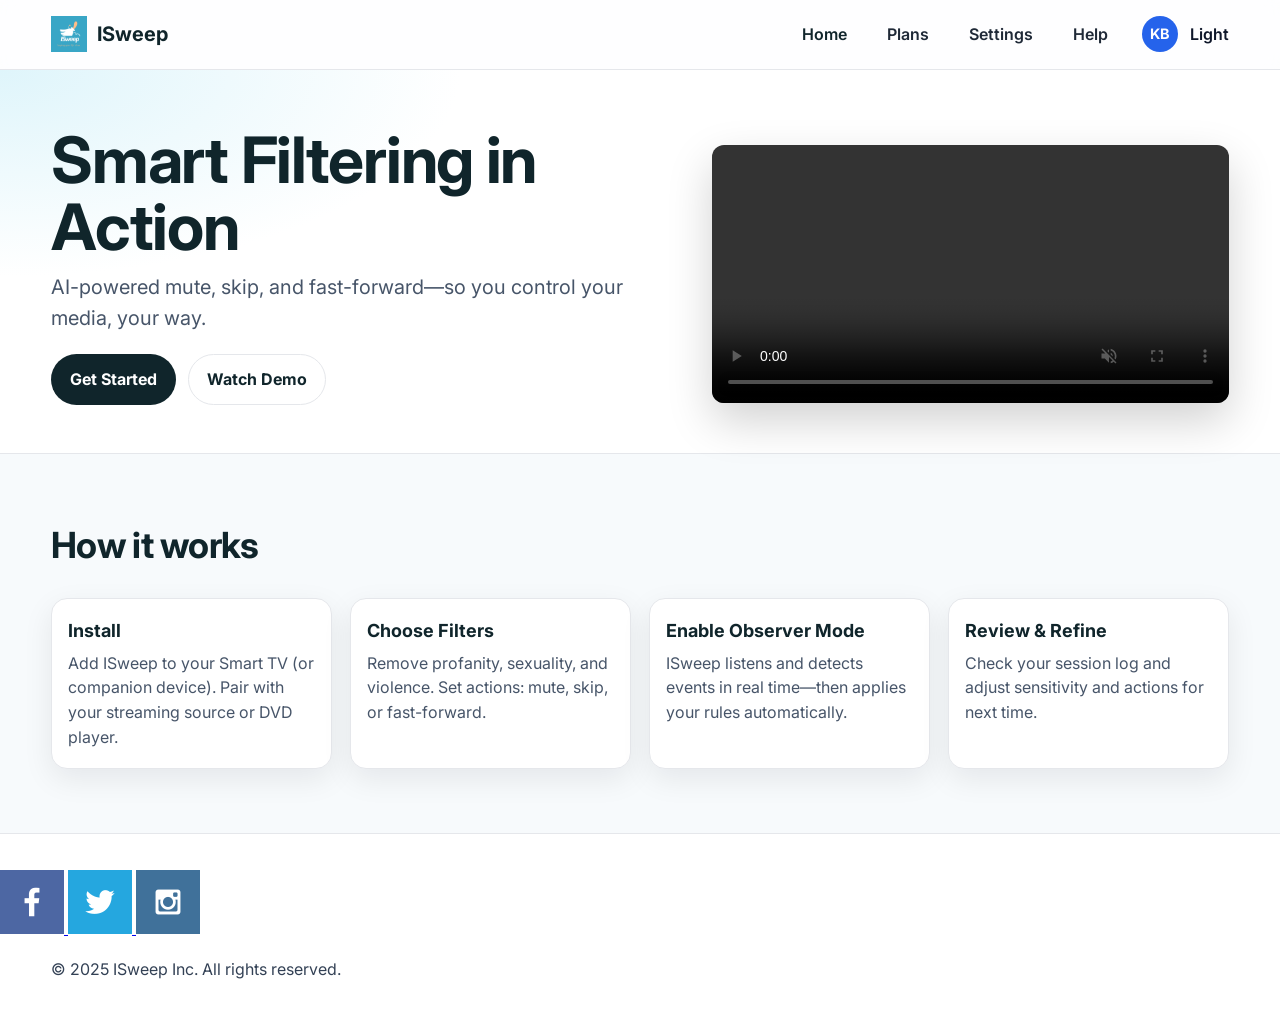
==== docs/index.html @ e2f17f0b "keep computer change" ====
<!DOCTYPE html>
<html lang="en">
<head>
  <!-- Site-wide JS (including theme) -->
  <script src="main.js" defer></script>

  <meta charset="UTF-8" />
  <meta name="viewport" content="width=device-width, initial-scale=1.0" />
  <title>ISweep Wireframe</title>

  <link rel="stylesheet" href="styles/site-plan.css" />
  <link rel="preconnect" href="https://fonts.googleapis.com">
  <link rel="preconnect" href="https://fonts.gstatic.com" crossorigin>
  <link href="https://fonts.googleapis.com/css2?family=Inter:wght@400;600;700;800&display=swap" rel="stylesheet">
</head>

<body>
  <!-- Header / Nav -->
  <header class="site-header">
    <div class="container header-inner">
      <a class="logo-box" href="index.html">
        <img src="images/ISweep.png" alt="ISweep logo" />
        <strong class="brand">ISweep</strong>
      </a>

    <nav class="main-nav">
      <a href="index.html" class="active">Home</a>
      <a href="Plans.html">Plans</a>
      <a href="Settings.html">Settings</a>
       <a href="Help.html">Help</a>
    </nav>

    <!-- Profile dropdown now holds auth actions and display options since the Account nav link is removed. -->
    <div class="profile-menu" style="position: relative;"> <!-- This wrapper anchors the dropdown panel to the avatar spot without altering the header grid. -->
      <details class="user-menu" style="position: relative;"> <!-- This details element provides native open/close behavior so no extra JS is needed for toggling. -->
        <summary class="user-trigger" style="display: flex; align-items: center; gap: 0.75rem; cursor: pointer; list-style: none;"> <!-- This summary shows the avatar chip and current display mode for a SaaS-like affordance. -->
          <span class="avatar-chip" data-avatar-chip style="width: 36px; height: 36px; border-radius: 999px; background: #2563eb; color: #fff; display: inline-flex; align-items: center; justify-content: center; font-weight: 700; font-size: 0.9rem;">KB</span> <!-- This avatar chip provides a professional profile handle while keeping the existing palette. -->
          <span id="themeModeLabel" style="font-weight: 600;">Light</span> <!-- This label mirrors the active display mode so users see the current state. -->
        </summary>
        <div class="user-menu-panel" style="position: absolute; right: 0; top: calc(100% + 10px); background: #ffffff; border: 1px solid #e5e7eb; border-radius: 12px; box-shadow: 0 12px 30px rgba(0,0,0,0.14); padding: 12px; min-width: 230px; z-index: 30;"> <!-- This panel holds auth links and theme options in one place. -->
          <div data-auth-signed-out style="display: grid; gap: 6px;"> <!-- This block shows when signed out so users can authenticate. -->
            <button type="button" data-open-auth="signin" style="display: block; width: 100%; text-align: left; padding: 8px 10px; border-radius: 8px; border: 1px solid #e5e7eb; background: #ffffff;">Sign In</button> <!-- This button opens the modal in sign-in mode for existing users. -->
            <button type="button" data-open-auth="create" style="display: block; width: 100%; text-align: left; padding: 8px 10px; border-radius: 8px; border: 1px solid #e5e7eb; background: #ffffff;">Create Account</button> <!-- This button opens the modal in create-account mode for new users. -->
          </div>
          <div data-auth-signed-in style="display: none; margin-top: 6px; gap: 8px;"> <!-- This block shows when signed in to expose account actions. -->
            <button type="button" data-open-auth="account" style="display: block; width: 100%; text-align: left; padding: 8px 10px; border-radius: 8px; border: 1px solid #e5e7eb; background: #ffffff;">Account</button> <!-- This button opens the modal to view account details instead of a separate page. -->
            <a href="Settings.html" style="display: block; padding: 8px 10px; border-radius: 8px; text-decoration: none; color: inherit;">Preferences</a> <!-- This link routes to Settings to manage preferences. -->
            <div style="padding: 8px 10px; border-radius: 8px; background: #f8fafc; margin: 6px 0;"> <!-- This block groups display options similar to SaaS dropdowns. -->
              <p style="margin: 0 0 6px 0; font-weight: 700;">Display</p> <!-- This label clarifies the theme controls. -->
              <button type="button" data-theme-option="light" style="display: block; width: 100%; text-align: left; padding: 6px 8px; border: 1px solid #e5e7eb; border-radius: 8px; margin-bottom: 6px; background: #ffffff;">Light</button> <!-- This option applies light mode via the shared handler. -->
              <button type="button" data-theme-option="dark" style="display: block; width: 100%; text-align: left; padding: 6px 8px; border: 1px solid #e5e7eb; border-radius: 8px; margin-bottom: 6px; background: #ffffff;">Dark</button> <!-- This option switches to dark mode while keeping tokens unchanged. -->
              <button type="button" data-theme-option="system" style="display: block; width: 100%; text-align: left; padding: 6px 8px; border: 1px solid #e5e7eb; border-radius: 8px; background: #ffffff;">System</button> <!-- This option follows the OS preference for theme. -->
            </div>
            <button type="button" data-logout style="display: block; width: 100%; text-align: left; padding: 8px 10px; border-radius: 8px; border: 1px solid #e5e7eb; background: #ffffff;">Log Out</button> <!-- This button clears auth state and refreshes the UI when selected. -->
          </div>
        </div>
      </details>
    </div>
  </header>

  <!-- HERO -->
  <section id="hero" class="hero"> <!-- Added hero anchor id so nav CTAs can jump to the single demo area after removing the duplicate demo section. -->
    <div class="container hero-inner">
      <div class="hero-copy">
        <h1>Smart Filtering in Action</h1>
        <p class="lead">
          AI-powered mute, skip, and fast-forward—so you control your media, your way.
        </p>

        <div class="cta-row">
          <a class="btn btn-primary" href="#how">Get Started</a> <!-- Kept Get Started link unchanged because it still points to the how-it-works section. -->
          <a class="btn btn-ghost" href="#hero">Watch Demo</a> <!-- Updated demo link to target the hero video since the duplicate demo section was removed. -->
        </div>
      </div>

      <div class="hero-visual"> <!-- This container keeps the single demo video anchored in the hero area so users see the preview instantly. -->
        <video id="demoVideo" class="hero-video" controls muted playsinline style="width:100%; max-width:640px; border-radius:12px; box-shadow:0 18px 45px rgba(0,0,0,0.18);"> <!-- This video element replaces the old placeholder image so we show the live demo only here. -->
          <source src="your-video-file.mp4" type="video/mp4" /> <!-- This source points to the demo MP4 so the hero preview can play in all modern browsers. -->
          Your browser does not support the video tag. <!-- This fallback text explains the video requirement so users understand why playback may not work. -->
        </video>
      </div>
    </div>
  </section>

  <!-- HOW IT WORKS -->
  <section id="how" class="section">
    <div class="container">
      <h2 class="section-title">How it works</h2>

      <ol class="steps-grid">
        <li class="step-card">
          <h4>Install</h4>
          <p>Add ISweep to your Smart TV (or companion device). Pair with your streaming source or DVD player.</p>
        </li>
        <li class="step-card">
          <h4>Choose Filters</h4>
          <p>Remove profanity, sexuality, and violence. Set actions: mute, skip, or fast-forward.</p>
        </li>
        <li class="step-card">
          <h4>Enable Observer Mode</h4>
          <p>ISweep listens and detects events in real time—then applies your rules automatically.</p>
        </li>
        <li class="step-card">
          <h4>Review &amp; Refine</h4>
          <p>Check your session log and adjust sensitivity and actions for next time.</p>
        </li>
      </ol>
    </div>
  </section>

  <!-- Removed the “See it in action” section to prevent duplicate demo areas; the only demo video lives in the hero preview. -->
  <!-- Removed the ISweep AI subtitle test and broom overlay to keep the homepage marketing-only with a single hero video. -->

  <!-- Auth modal hosts sign-in/create-account flows so the Account link can live inside the dropdown. -->
  <div id="authModal" class="auth-modal" style="display:none;"> <!-- This outer wrapper provides the modal overlay container. -->
    <div class="auth-backdrop" data-close-auth style="position: fixed; inset: 0; background: rgba(0,0,0,0.45); display: flex; align-items: center; justify-content: center; z-index: 2000;"> <!-- This backdrop darkens the page and listens for outside clicks to close. -->
      <div class="auth-dialog" role="dialog" aria-modal="true" style="background: #ffffff; border-radius: 12px; padding: 18px; width: min(480px, 90vw); box-shadow: 0 18px 40px rgba(0,0,0,0.22); position: relative;"> <!-- This dialog holds all auth panels in a compact card. -->
        <button type="button" class="auth-close" data-close-auth style="position: absolute; top: 10px; right: 10px; border: none; background: transparent; font-size: 1.1rem; cursor: pointer;">×</button> <!-- This close button lets users exit the modal quickly. -->

        <div data-auth-panel="signin" style="display: none;"> <!-- This panel shows the sign-in form. -->
          <h2 style="margin-top: 0;">Sign In</h2> <!-- This heading labels the sign-in mode. -->
          <form id="signInForm" style="display: grid; gap: 0.75rem;">
            <label style="display: grid; gap: 0.25rem;">
              <span>Email</span>
              <input type="email" name="email" required style="padding: 0.65rem; border: 1px solid #e5e7eb; border-radius: 10px;" />
            </label>
            <label style="display: grid; gap: 0.25rem;">
              <span>Password</span>
              <input type="password" name="password" required style="padding: 0.65rem; border: 1px solid #e5e7eb; border-radius: 10px;" />
            </label>
            <button type="submit" style="padding: 0.75rem; border-radius: 10px; border: none; background: #2563eb; color: #fff; font-weight: 700;">Continue</button>
            <button type="button" data-switch-auth="create" style="padding: 0.65rem; border-radius: 10px; border: 1px solid #e5e7eb; background: #fff;">Need an account? Create one</button>
          </form>
        </div>

        <div data-auth-panel="create" style="display: none;"> <!-- This panel shows the create-account form. -->
          <h2 style="margin-top: 0;">Create Account</h2> <!-- This heading labels the registration mode. -->
          <form id="createAccountForm" style="display: grid; gap: 0.75rem;">
            <label style="display: grid; gap: 0.25rem;">
              <span>Full Name</span>
              <input type="text" name="name" required style="padding: 0.65rem; border: 1px solid #e5e7eb; border-radius: 10px;" />
            </label>
            <label style="display: grid; gap: 0.25rem;">
              <span>Email</span>
              <input type="email" name="email" required style="padding: 0.65rem; border: 1px solid #e5e7eb; border-radius: 10px;" />
            </label>
            <label style="display: grid; gap: 0.25rem;">
              <span>Password</span>
              <input type="password" name="password" required style="padding: 0.65rem; border: 1px solid #e5e7eb; border-radius: 10px;" />
            </label>
            <label style="display: grid; gap: 0.25rem;">
              <span>Confirm Password</span>
              <input type="password" name="confirm" required style="padding: 0.65rem; border: 1px solid #e5e7eb; border-radius: 10px;" />
            </label>
            <button type="submit" style="padding: 0.75rem; border-radius: 10px; border: none; background: #2563eb; color: #fff; font-weight: 700;">Create Account</button>
            <button type="button" data-switch-auth="signin" style="padding: 0.65rem; border-radius: 10px; border: 1px solid #e5e7eb; background: #fff;">Already have an account? Sign in</button>
          </form>
        </div>

        <div data-auth-panel="account" style="display: none;"> <!-- This panel shows a simple account summary when signed in. -->
          <h2 style="margin-top: 0;">Account</h2> <!-- This heading labels the account view. -->
          <p id="accountSummary" style="margin: 0 0 0.75rem 0;">Signed in user details appear here.</p> <!-- This paragraph will be populated with the user’s name/email from localStorage. -->
          <button type="button" data-logout style="padding: 0.75rem; border-radius: 10px; border: none; background: #ef4444; color: #fff; font-weight: 700;">Log Out</button> <!-- This button signs the user out from within the modal. -->
        </div>
      </div>
    </div>
  </div>


  <footer class="site-footer">
    <div class="social">
      <a href="https://facebook.com">
        <img src="images/facebook.png" alt="fb icon">
      </a>
      <a href="https://twitter.com">
        <img src="images/twitter.png" alt="twitter icon">
      </a>
      <a href="https://instagram.com">
        <img src="images/instagram.png" alt="instagram icon">
      </a>
    </div>

    <div class="container">
      <p>&copy; 2025 ISweep Inc. All rights reserved.</p>
    </div>
  </footer>
</body>
</html>
---- docs/styles/site-plan.css ----
/* ================================
   ISweep — Polished marketing UI
   ================================ */

/* ---- Home page/ Nav ---- */
:root{
  --bg: #f7fafc;
  --text: #0f172a;
  --muted:#475569;

  --brand-1:#a2cbd7;     /* light turquoise */
  --brand-2:#10252b;     /* deep teal (headings) */
  --brand-3:#7fdcf0;     /* accent aqua */
  --brand-orange:#dc9645;/* accent */
  --card:#ffffff;
  --border:#e5e7eb;
  --shadow: 0 10px 30px rgba(2,6,23,.08);

  --radius:16px;
}

.dark {
  --bg: #0f172a;
  --text: #f1f5f9;
  --muted: #94a3b8;
  --card: #1e293b;
  --border: #334155;
}

*{box-sizing:border-box}
html,body{height:100%}
body{
  margin:0;
  font-family: Inter, system-ui, -apple-system, Segoe UI, Roboto, Arial, sans-serif;
  color:var(--text);
  background:var(--bg);
  line-height:1.55;
}

/* ---- Helpers ---- */
.container{
  width:min(1200px, 92%);
  margin-inline:auto;
}
.section{padding:64px 0}
.section.alt{background:#f1f5f9}

.dark .section.alt {
  background: var(--card);
}
.section-title{
  font-size: clamp(24px, 3vw, 36px);
  color:var(--brand-2);
  margin:0 0 24px;
  letter-spacing:-.02em;
}

/* ---- Header ---- */
.site-header{
  position:sticky; top:0; z-index:100;
  background:rgba(255,255,255,.8);
  backdrop-filter: blur(8px);
  border-bottom:1px solid var(--border);
}

.dark .site-header {
  background: rgba(15, 23, 42, 0.8);
}
.header-inner{
  display:flex; align-items:center; gap:24px;
  padding:14px 0;
}
.logo-box{display:flex; align-items:center; gap:10px; text-decoration:none}
.logo-box img{height:36px; width:auto}
.logo-box .brand{font-size:20px; color:var(--brand-2)}
.main-nav{margin-left:auto; display:flex; gap:20px}
.main-nav a{
  text-decoration:none; color:#1f2937; font-weight:600;
  padding:8px 10px; border-radius:10px;
}
.main-nav a:hover{background:#eef2f7}
.main-nav a.active{color:var(--brand-2)}

.dark .main-nav a {
  color: var(--text);
}

.dark .main-nav a:hover {
  background: var(--card);
}
.theme-toggle{
  margin-left:6px; border:1px solid var(--border); background:#fff;
  padding:8px 12px; border-radius:10px; cursor:pointer;
}

.dark .theme-toggle {
  background: var(--card);
  color: var(--text);
}

/* ---- Hero ---- */
.hero{
  /* subtle gradient similar to inspiration */
  background: radial-gradient(80% 120% at 0% 0%, #dff5fb 0%, #ffffff 45%) ;
  padding: 56px 0 24px;
  border-bottom:1px solid var(--border);
}

.dark .hero {
  background: radial-gradient(80% 120% at 0% 0%, #1e293b 0%, #0f172a 45%);
  border-bottom:1px solid var(--border);
}
.hero-inner{
  display:grid;
  grid-template-columns: 1.2fr 1fr;
  gap:40px; align-items:center;
}
.hero-copy h1{
  font-size: clamp(34px, 6vw, 64px);
  line-height:1.05; letter-spacing:-.02em; margin:0 0 12px;
  color:var(--brand-2);
}
.lead{font-size: clamp(16px, 2.2vw, 20px); color:var(--muted); margin:0 0 20px}
.cta-row{display:flex; gap:12px; margin:10px 0 24px}
.btn{
  display:inline-block; padding:12px 18px; border-radius:999px;
  text-decoration:none; font-weight:700; border:1px solid transparent;
}
.btn-primary{background:var(--brand-2); color:#fff}
.btn-primary:hover{filter:brightness(1.05)}
.btn-ghost{background:#fff; color:var(--brand-2); border-color:var(--border)}
.btn-ghost:hover{background:#f3f4f6}

/* Hero visual */
.hero-visual img{
  width:100%; height:auto; border-radius:var(--radius);
  box-shadow: var(--shadow);
  background:#fff; object-fit:cover;
}

/* ---- Icon Strip (uniform size, one line, no borders) ---- */
.icon-strip{
  display:flex; flex-wrap:wrap; gap:16px; align-items:center;
  padding:10px 0 0;
}
.icon-strip img{
  width:64px; height:64px; object-fit:contain; display:block;
  filter: drop-shadow(0 1px 0 rgba(0,0,0,.04));
}

/* ---- Steps (cards) ---- */
.steps-grid{
  list-style:none; padding:0; margin:24px 0 0;
  display:grid; gap:18px;
  grid-template-columns: repeat(4, minmax(0,1fr));
}
.step-card{
  background:var(--card); border:1px solid var(--border);
  border-radius:16px; padding:18px 16px; box-shadow: var(--shadow);
}
.step-card h4{margin:0 0 6px; color:var(--brand-2); font-size:18px}
.step-card p{margin:0; color:var(--muted)}

/* ---- Footer ---- */
.site-footer{
  padding:36px 0; border-top:1px solid var(--border);
  background:#fff; color:#334155;
}

/* ---- Dark mode ---- */
body.dark{
  --bg:#0b1220; --text:#e5e7eb; --muted:#94a3b8;
  --card:#0f172a; --border:#1f2937;
  --brand-2:#c7f4ff;
  background:var(--bg); color:var(--text);
}
body.dark .site-header{background:rgba(15,23,42,.7)}
body.dark .main-nav a{color:#cbd5e1}
body.dark .main-nav a:hover{background:#111827}
body.dark .btn-ghost{background:transparent; color:#c7f4ff; border-color:#334155}
body.dark .section.alt{background:#0a1020}
body.dark .step-card{background:#0f172a; border-color:#1f2937}

/* ---- Responsive ---- */
@media (max-width: 980px){
  .hero-inner{grid-template-columns: 1fr; gap:22px}
  .hero-visual{order:-1}
  .steps-grid{grid-template-columns: 1fr 1fr}
}
@media (max-width: 600px){
  .steps-grid{grid-template-columns: 1fr}
  .icon-strip img{width:56px; height:56px}
}
/* underline effect */
.main-nav a {
  position: relative; /* allows absolute positioning of the line */
  text-decoration: none;
  color: #1f2937;
  font-weight: 600;
  padding: 8px 10px;
  border-radius: 10px;
  transition: color 0.3s ease;
}

/* invisible line by default */
.main-nav a::after {
  content: "";
  position: absolute;
  bottom: 4px; /* how far from text bottom */
  left: 10px;  /* matches your side padding */
  width: calc(100% - 20px);
  height: 2px; /* line thickness */
  background-color: var(--brand-2);
  transform: scaleX(0);
  transform-origin: left;
  transition: transform 0.25s ease;
}

/* reveal on hover */
.main-nav a:hover::after,
.main-nav a:focus-visible::after {
  transform: scaleX(1);
}

/* keep background hover if you want both */
.main-nav a:hover {
  background: #eef2f7;
}
/*<----Account page>*\
/*********************************************
 * ACCOUNT PAGE LAYOUT + STYLING
 * These styles only affect the Account page
 *********************************************/
 

/* Main wrapper for the Account page content */
.account-page {
  max-width: 1100px;        /* keeps content from stretching too wide */
  margin: 2rem auto 3rem;   /* centers the content and adds space on top/bottom */
  padding: 0 1.5rem;        /* small left/right padding so text doesn’t hug the edge */
}

/* Big page title: "My Account" */
.account-page h1 {
  font-size: 2.2rem;        /* larger font for the main title */
  margin-bottom: 0.25rem;   /* tiny gap under the title */
}

/* Small description under the title */
.account-page .subtitle {
  color: #6b7280;           /* soft gray text color */
  margin-bottom: 1.5rem;    /* space between subtitle and first card */
}

/* Reusable card container for each section (Profile, Address, etc.) */
.card {
  background-color: #ffffff;      /* white card background */
  border-radius: 16px;            /* rounded corners */
  border: 1px solid #e5e7eb;      /* light gray border */
  padding: 1.25rem 1.5rem;        /* inner spacing so content isn’t cramped */
  margin-bottom: 1.5rem;          /* space between cards */
  box-shadow: 0 10px 25px rgba(15, 23, 42, 0.04);
  /* soft shadow to lift the card off the background */
}

/* Card headings, e.g., "Profile", "Address" */
.card h2 {
  font-size: 1.25rem;       /* slightly larger than normal text */
  margin-bottom: 0.75rem;   /* space between heading and first row */
}

/* A single row inside a card: label/info on the left, button on the right */
.item-row {
  display: flex;                    /* place text and button side by side */
  justify-content: space-between;   /* push them to opposite ends */
  align-items: flex-start;          /* top-align the text and button */
  gap: 1rem;                        /* small gap between text and button */
  padding: 0.75rem 0;               /* vertical padding inside the row */
  border-top: 1px solid #e5e7eb;    /* separators between rows */
}

/* Remove the top border for the first row in a card */
.item-row:first-of-type {
  border-top: none;
}

/* Bold labels like "Name", "Email", etc. */
.item-row strong {
  display: block;
  font-weight: 600;
}

/* The detail text under each label (actual email, phone number, etc.) */
.item-row p {
  margin-top: 0.2rem;       /* tiny space between label and value */
  color: #6b7280;           /* softer gray for less emphasis */
}

/* PRIMARY BUTTONS INSIDE ACCOUNT CARDS (Edit, Update, Manage Plan, etc.) */
.account-page .card button {
  border: none;                   /* remove default button border */
  border-radius: 999px;           /* pill-shaped button */
  padding: 0.5rem 1.1rem;         /* height and width of the button */
  font-size: 0.9rem;              /* slightly smaller than normal text */
  font-weight: 600;               /* bold text for buttons */
  cursor: pointer;                /* pointer cursor on hover */
  background-color: #0f766e;      /* teal green background */
  color: #ffffff;                 /* white text */
  transition: background-color 0.15s ease, transform 0.15s ease;
  /* smooth hover animation */
}

/* Hover effect for the primary buttons */
.account-page .card button:hover {
  background-color: #115e59;      /* slightly darker teal on hover */
  transform: translateY(-1px);    /* tiny “lift” on hover */
}

/* SECONDARY BUTTON STYLE (like "Add Device") */
.secondary-btn {
  margin-top: 0.75rem;            /* space above this button */
  background-color: #e5f0ff;      /* pale blue background */
  color: #1d4ed8;                 /* blue text */
}

/* Hover style for secondary button */
.secondary-btn:hover {
  background-color: #d0e2ff;
}

/* ---------- DARK MODE TWEAKS FOR ACCOUNT PAGE ---------- */

/* Dark mode for cards */
.dark .card {
  background-color: #020617;      /* very dark background for cards */
  border-color: #1f2937;          /* darker border */
  box-shadow: 0 10px 25px rgba(0, 0, 0, 0.5);
}

/* Dark mode text colors inside cards */
.dark .card h2,
.dark .card strong {
  color: #e5e7eb;                 /* light gray/white text */
}

.dark .card p,
.dark .subtitle {
  color: #9ca3af;                 /* softer gray text in dark mode */
}

/* Dark mode button colors (keep them readable on dark bg) */
.dark .account-page .card button {
  background-color: #22c55e;      /* bright green button in dark mode */
  color: #022c22;
}

.dark .account-page .card button:hover {
  background-color: #16a34a;
}

/* ---------- MOBILE RESPONSIVE ADJUSTMENTS ---------- */

/* On narrow screens, stack the row vertically so the button goes under the text */
@media (max-width: 600px) {
  .item-row {
    flex-direction: column;       /* stack text and button */
    align-items: flex-start;      /* align everything to the left */
  }

  .account-page .card button {
    margin-top: 0.5rem;           /* space between text and the button */
  }
}
/* PROFILE FORM INPUTS – look like normal text, but still real inputs */
.profile-form input.profile-input {
  border: none;              /* no visible box around input */
  background: transparent;   /* see the card background */
  padding: 0.1rem 0;         
  margin-top: 0.2rem;        /* small space under the label */
  font: inherit;             /* same font as rest of text */
  color: #6b7280;            /* same gray used for "Add" text */
  width: 100%;               /* fill the line nicely */
}

/* Focus style so keyboard users still see where they are */
.profile-form input.profile-input:focus {
  outline: 2px solid #0f766e;    /* teal focus ring */
  border-radius: 4px;
  background-color: #f9fafb;     /* very light background when editing */
}

.dark .profile-form input.profile-input:focus {
  background-color: #1f2937;     /* dark background when editing */
}
/*plans*/
/* styles/plans.css — optional polish, pure CSS only */
:root{
  --ring: 0 0 0 4px rgba(37,99,235,.25);
}
.dark :root{
  --ring: 0 0 0 4px rgba(96,165,250,.25);
}

/* optional card hover lift */
#pricing .shadow{
  transition: transform .2s ease, box-shadow .2s ease;
}
#pricing .shadow:hover{
  transform: translateY(-4px);
  box-shadow: 0 16px 40px rgba(2,6,23,.12);
}

/* focus ring helper for links/buttons if you ever need it */
#pricing a:focus-visible{
  outline: none;
  box-shadow: var(--ring);
  border-radius: .5rem;
}
/* "Most Popular" badge styling */
#pricing .rounded-full {
  letter-spacing: 0.03em;
}
#pricing .shadow {
  position: relative;
}
/* Help page*\
/*********************************************
 * HELP PAGE STYLING
 *********************************************/

/* Two-column layout inside the Contact Us card */
.help-contact-grid {
  display: grid;
  grid-template-columns: minmax(0, 1.5fr) minmax(0, 1fr);
  gap: 2rem;
}

/* Simple list style for help and troubleshooting */
.help-list {
  list-style: disc;
  padding-left: 1.25rem;
  margin-top: 0.5rem;
}

.help-list li {
  margin-bottom: 0.4rem;
}

/* FAQ details styling */
.faq-item {
  border-top: 1px solid #e5e7eb;
  padding: 0.6rem 0;
}

.faq-item:first-of-type {
  border-top: none;
}

.faq-item summary {
  cursor: pointer;
  font-weight: 600;
}

.faq-item p {
  margin-top: 0.35rem;
  color: #6b7280;
}

/* Contact form field column inside item-row */
.help-form-fields {
  display: flex;
  flex-direction: column;
  gap: 0.75rem;
}

/* Make select + textarea match your existing input look */
.help-form-fields select,
.help-form-fields textarea {
  width: 100%;
  padding: 0.4rem 0.6rem;
  border-radius: 6px;
  border: 1px solid #d1d5db;
  font: inherit;
}

/*********************************************
 * FLOATING CHAT WIDGET
 *********************************************/

.chat-toggle {
  position: fixed;
  right: 1.5rem;
  bottom: 1.5rem;
  z-index: 40;
  border: none;
  border-radius: 999px;
  padding: 0.6rem 1.1rem;
  font-weight: 600;
  cursor: pointer;
  background-color: #0f766e;
  color: white;
  box-shadow: 0 10px 20px rgba(15, 23, 42, 0.35);
}

.chat-widget {
  position: fixed;
  right: 1.5rem;
  bottom: 4.5rem;
  width: 300px;
  max-height: 420px;
  background-color: #ffffff;
  border-radius: 16px;
  box-shadow: 0 18px 45px rgba(15, 23, 42, 0.35);
  display: none; /* hidden by default */
  flex-direction: column;
  overflow: hidden;
  z-index: 50;
}

.chat-widget.open {
  display: flex;
}

.chat-header {
  display: flex;
  justify-content: space-between;
  align-items: center;
  padding: 0.6rem 0.9rem;
  background-color: #0f766e;
  color: #ffffff;
  font-weight: 600;
}

.chat-close {
  border: none;
  background: transparent;
  color: #ffffff;
  font-size: 1.1rem;
  cursor: pointer;
}

.chat-body {
  padding: 0.6rem 0.9rem;
  flex: 1;
  display: flex;
  flex-direction: column;
  gap: 0.4rem;
}

.chat-log {
  flex: 1;
  overflow-y: auto;
  padding-right: 0.2rem;
  margin-top: 0.3rem;
}

/* Chat messages */
.chat-message {
  padding: 0.35rem 0.55rem;
  border-radius: 10px;
  font-size: 0.85rem;
  line-height: 1.3;
}

.chat-message.bot {
  background-color: #e5f3ff;
  align-self: flex-start;
}

.chat-message.user {
  background-color: #0f766e;
  color: white;
  align-self: flex-end;
}

.chat-input-row {
  display: flex;
  border-top: 1px solid #e5e7eb;
}

.chat-input-row input {
  flex: 1;
  border: none;
  padding: 0.4rem 0.6rem;
  font: inherit;
}

.chat-input-row button {
  border: none;
  padding: 0.4rem 0.8rem;
  cursor: pointer;
  background-color: #0f766e;
  color: #ffffff;
  font-weight: 600;
}

/* Dark mode tweaks */
body.dark-mode .chat-widget {
  background-color: #020617;
  color: #e5e7eb;
}

body.dark-mode .chat-body {
  background-color: #020617;
}

body.dark-mode .chat-message.bot {
  background-color: #1e293b;
}

body.dark-mode .chat-input-row {
  border-top-color: #1f2937;
}

body.dark-mode .chat-input-row input {
  background-color: #020617;
  color: #e5e7eb;
}

/* Mobile: make grid stack and chat slightly smaller */
@media (max-width: 600px) {
  .help-contact-grid {
    grid-template-columns: minmax(0, 1fr);
  }

  .chat-widget {
    right: 0.8rem;
    bottom: 4rem;
    width: 260px;
  }

  .chat-toggle {
    right: 0.8rem;
    bottom: 1rem;
  }
}
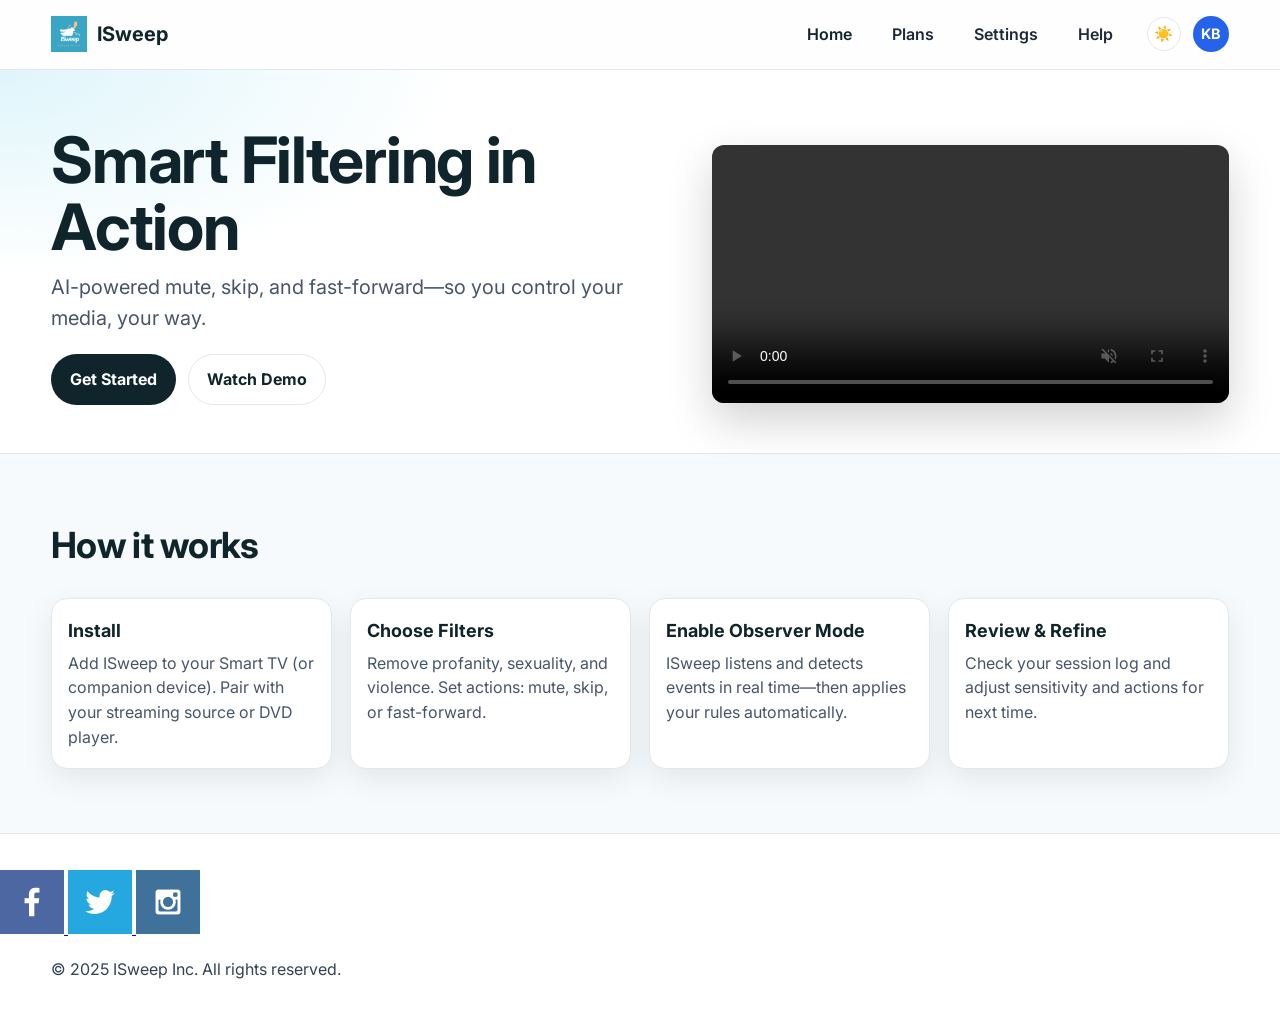
==== commit 916bb1b2: "comp change" ====
--- a/docs/index.html
+++ b/docs/index.html
@@ -33,9 +33,9 @@
     <!-- Profile dropdown now holds auth actions and display options since the Account nav link is removed. -->
     <div class="profile-menu" style="position: relative;"> <!-- This wrapper anchors the dropdown panel to the avatar spot without altering the header grid. -->
       <details class="user-menu" style="position: relative;"> <!-- This details element provides native open/close behavior so no extra JS is needed for toggling. -->
-        <summary class="user-trigger" style="display: flex; align-items: center; gap: 0.75rem; cursor: pointer; list-style: none;"> <!-- This summary shows the avatar chip and current display mode for a SaaS-like affordance. -->
+        <summary class="user-trigger" style="display: flex; align-items: center; gap: 0.75rem; cursor: pointer; list-style: none;"> <!-- This summary shows the avatar chip for profile access without exposing theme text. -->
+          <button id="themeToggle" aria-label="Toggle theme" style="width: 34px; height: 34px; border-radius: 999px; border: 1px solid #e5e7eb; background: #fff; display: inline-flex; align-items: center; justify-content: center; font-size: 0.95rem; cursor: pointer;">☀️</button> <!-- This compact icon button toggles the theme without showing "Light/Dark" text. -->
           <span class="avatar-chip" data-avatar-chip style="width: 36px; height: 36px; border-radius: 999px; background: #2563eb; color: #fff; display: inline-flex; align-items: center; justify-content: center; font-weight: 700; font-size: 0.9rem;">KB</span> <!-- This avatar chip provides a professional profile handle while keeping the existing palette. -->
-          <span id="themeModeLabel" style="font-weight: 600;">Light</span> <!-- This label mirrors the active display mode so users see the current state. -->
         </summary>
         <div class="user-menu-panel" style="position: absolute; right: 0; top: calc(100% + 10px); background: #ffffff; border: 1px solid #e5e7eb; border-radius: 12px; box-shadow: 0 12px 30px rgba(0,0,0,0.14); padding: 12px; min-width: 230px; z-index: 30;"> <!-- This panel holds auth links and theme options in one place. -->
           <div data-auth-signed-out style="display: grid; gap: 6px;"> <!-- This block shows when signed out so users can authenticate. -->
@@ -43,6 +43,10 @@
             <button type="button" data-open-auth="create" style="display: block; width: 100%; text-align: left; padding: 8px 10px; border-radius: 8px; border: 1px solid #e5e7eb; background: #ffffff;">Create Account</button> <!-- This button opens the modal in create-account mode for new users. -->
           </div>
           <div data-auth-signed-in style="display: none; margin-top: 6px; gap: 8px;"> <!-- This block shows when signed in to expose account actions. -->
+            <div style="padding: 6px 10px; border-radius: 8px; background: #f8fafc; display: grid; gap: 2px;"> <!-- This sub-block surfaces who is signed in. -->
+              <strong class="account-name">Welcome back</strong> <!-- This name is filled from auth state. -->
+              <span class="account-email" style="font-size: 0.9rem; color: #475569;">Signed in</span> <!-- This email is filled from auth state. -->
+            </div>
             <button type="button" data-open-auth="account" style="display: block; width: 100%; text-align: left; padding: 8px 10px; border-radius: 8px; border: 1px solid #e5e7eb; background: #ffffff;">Account</button> <!-- This button opens the modal to view account details instead of a separate page. -->
             <a href="Settings.html" style="display: block; padding: 8px 10px; border-radius: 8px; text-decoration: none; color: inherit;">Preferences</a> <!-- This link routes to Settings to manage preferences. -->
             <div style="padding: 8px 10px; border-radius: 8px; background: #f8fafc; margin: 6px 0;"> <!-- This block groups display options similar to SaaS dropdowns. -->
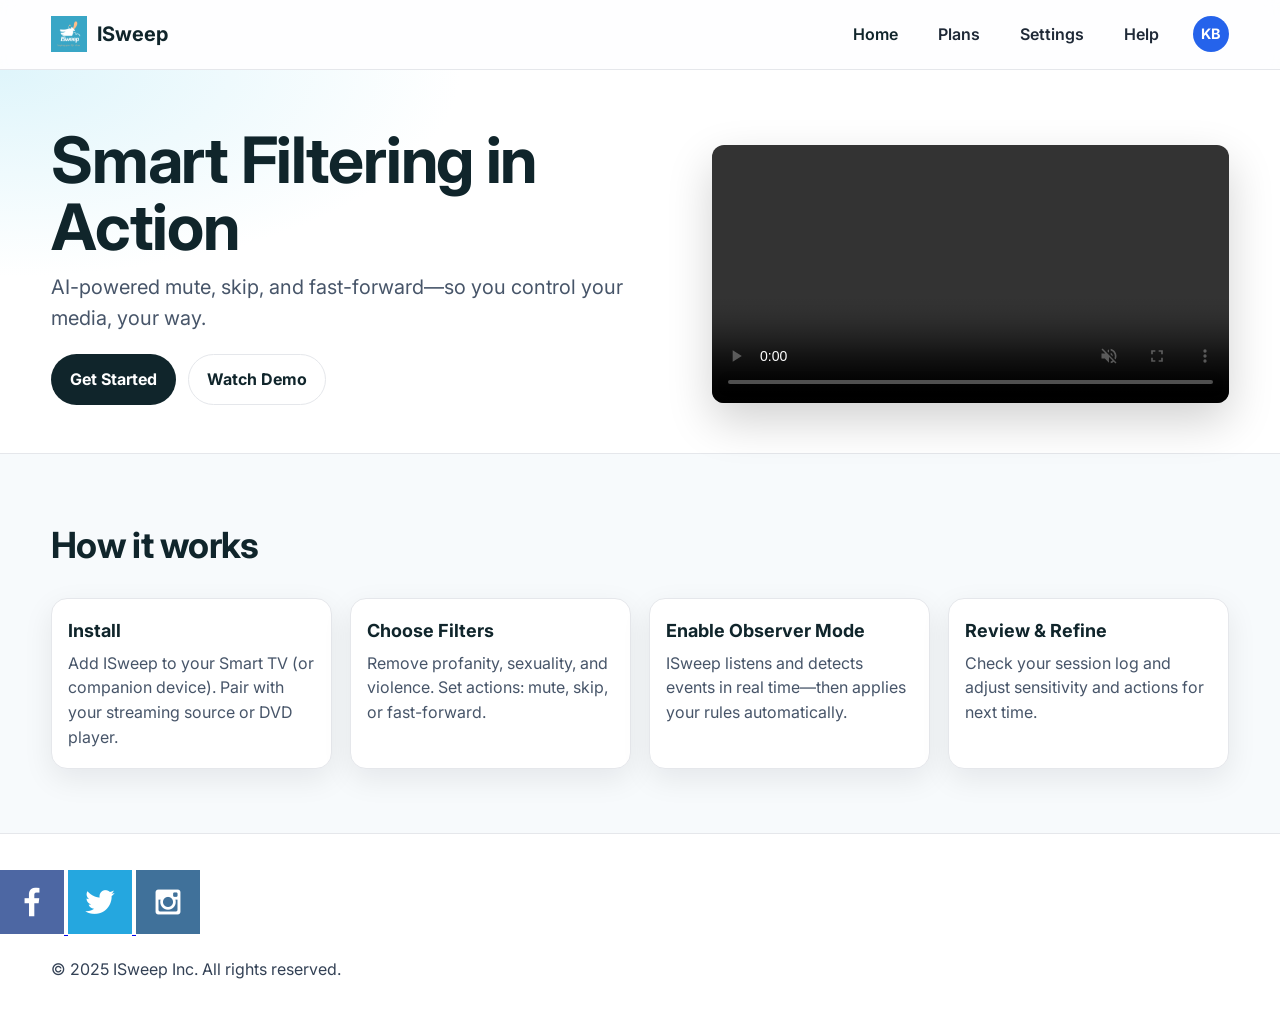
==== commit 1302fb7f: "comp. edit" ====
--- a/docs/index.html
+++ b/docs/index.html
@@ -33,11 +33,12 @@
     <!-- Profile dropdown now holds auth actions and display options since the Account nav link is removed. -->
     <div class="profile-menu" style="position: relative;"> <!-- This wrapper anchors the dropdown panel to the avatar spot without altering the header grid. -->
       <details class="user-menu" style="position: relative;"> <!-- This details element provides native open/close behavior so no extra JS is needed for toggling. -->
-        <summary class="user-trigger" style="display: flex; align-items: center; gap: 0.75rem; cursor: pointer; list-style: none;"> <!-- This summary shows the avatar chip for profile access without exposing theme text. -->
-          <button id="themeToggle" aria-label="Toggle theme" style="width: 34px; height: 34px; border-radius: 999px; border: 1px solid #e5e7eb; background: #fff; display: inline-flex; align-items: center; justify-content: center; font-size: 0.95rem; cursor: pointer;">☀️</button> <!-- This compact icon button toggles the theme without showing "Light/Dark" text. -->
+        <summary class="user-trigger" style="display: flex; align-items: center; gap: 0.75rem; cursor: pointer; list-style: none;"> <!-- This summary now only shows the avatar so the header stays clean while theme lives inside the dropdown. -->
+          <!-- Removed the standalone theme button so theme controls live inside the KB dropdown for a cleaner header. -->
           <span class="avatar-chip" data-avatar-chip style="width: 36px; height: 36px; border-radius: 999px; background: #2563eb; color: #fff; display: inline-flex; align-items: center; justify-content: center; font-weight: 700; font-size: 0.9rem;">KB</span> <!-- This avatar chip provides a professional profile handle while keeping the existing palette. -->
         </summary>
         <div class="user-menu-panel" style="position: absolute; right: 0; top: calc(100% + 10px); background: #ffffff; border: 1px solid #e5e7eb; border-radius: 12px; box-shadow: 0 12px 30px rgba(0,0,0,0.14); padding: 12px; min-width: 230px; z-index: 30;"> <!-- This panel holds auth links and theme options in one place. -->
+          <button type="button" data-theme-toggle style="display: flex; align-items: center; gap: 8px; width: 100%; text-align: left; padding: 8px 10px; border-radius: 8px; border: 1px solid #e5e7eb; background: #ffffff; margin-bottom: 8px;" aria-live="polite"> <span data-theme-icon>☀️</span><span data-theme-label style="margin-left: 4px;">Theme: Light</span> </button> <!-- This inline row keeps the theme toggle inside the dropdown so users change mode without cluttering the header. -->
           <div data-auth-signed-out style="display: grid; gap: 6px;"> <!-- This block shows when signed out so users can authenticate. -->
             <button type="button" data-open-auth="signin" style="display: block; width: 100%; text-align: left; padding: 8px 10px; border-radius: 8px; border: 1px solid #e5e7eb; background: #ffffff;">Sign In</button> <!-- This button opens the modal in sign-in mode for existing users. -->
             <button type="button" data-open-auth="create" style="display: block; width: 100%; text-align: left; padding: 8px 10px; border-radius: 8px; border: 1px solid #e5e7eb; background: #ffffff;">Create Account</button> <!-- This button opens the modal in create-account mode for new users. -->
@@ -47,15 +48,15 @@
               <strong class="account-name">Welcome back</strong> <!-- This name is filled from auth state. -->
               <span class="account-email" style="font-size: 0.9rem; color: #475569;">Signed in</span> <!-- This email is filled from auth state. -->
             </div>
-            <button type="button" data-open-auth="account" style="display: block; width: 100%; text-align: left; padding: 8px 10px; border-radius: 8px; border: 1px solid #e5e7eb; background: #ffffff;">Account</button> <!-- This button opens the modal to view account details instead of a separate page. -->
-            <a href="Settings.html" style="display: block; padding: 8px 10px; border-radius: 8px; text-decoration: none; color: inherit;">Preferences</a> <!-- This link routes to Settings to manage preferences. -->
-            <div style="padding: 8px 10px; border-radius: 8px; background: #f8fafc; margin: 6px 0;"> <!-- This block groups display options similar to SaaS dropdowns. -->
-              <p style="margin: 0 0 6px 0; font-weight: 700;">Display</p> <!-- This label clarifies the theme controls. -->
-              <button type="button" data-theme-option="light" style="display: block; width: 100%; text-align: left; padding: 6px 8px; border: 1px solid #e5e7eb; border-radius: 8px; margin-bottom: 6px; background: #ffffff;">Light</button> <!-- This option applies light mode via the shared handler. -->
-              <button type="button" data-theme-option="dark" style="display: block; width: 100%; text-align: left; padding: 6px 8px; border: 1px solid #e5e7eb; border-radius: 8px; margin-bottom: 6px; background: #ffffff;">Dark</button> <!-- This option switches to dark mode while keeping tokens unchanged. -->
-              <button type="button" data-theme-option="system" style="display: block; width: 100%; text-align: left; padding: 6px 8px; border: 1px solid #e5e7eb; border-radius: 8px; background: #ffffff;">System</button> <!-- This option follows the OS preference for theme. -->
-            </div>
-            <button type="button" data-logout style="display: block; width: 100%; text-align: left; padding: 8px 10px; border-radius: 8px; border: 1px solid #e5e7eb; background: #ffffff;">Log Out</button> <!-- This button clears auth state and refreshes the UI when selected. -->
+              <button type="button" data-open-auth="account" style="display: block; width: 100%; text-align: left; padding: 8px 10px; border-radius: 8px; border: 1px solid #e5e7eb; background: #ffffff;">Account</button> <!-- This button opens the modal to view account details instead of a separate page. -->
+              <a href="Settings.html" style="display: block; padding: 8px 10px; border-radius: 8px; text-decoration: none; color: inherit;">Preferences</a> <!-- This link routes to Settings to manage preferences. -->
+              <div style="padding: 8px 10px; border-radius: 8px; background: #f8fafc; margin: 6px 0;"> <!-- This block groups display options similar to SaaS dropdowns. -->
+                <p style="margin: 0 0 6px 0; font-weight: 700;">Display</p> <!-- This label clarifies the theme controls. -->
+                <button type="button" data-theme-option="light" style="display: block; width: 100%; text-align: left; padding: 6px 8px; border: 1px solid #e5e7eb; border-radius: 8px; margin-bottom: 6px; background: #ffffff;">Light</button> <!-- This option applies light mode via the shared handler. -->
+                <button type="button" data-theme-option="dark" style="display: block; width: 100%; text-align: left; padding: 6px 8px; border: 1px solid #e5e7eb; border-radius: 8px; margin-bottom: 6px; background: #ffffff;">Dark</button> <!-- This option switches to dark mode while keeping tokens unchanged. -->
+                <button type="button" data-theme-option="system" style="display: block; width: 100%; text-align: left; padding: 6px 8px; border: 1px solid #e5e7eb; border-radius: 8px; background: #ffffff;">System</button> <!-- This option follows the OS preference for theme. -->
+              </div>
+              <button type="button" data-logout style="display: block; width: 100%; text-align: left; padding: 8px 10px; border-radius: 8px; border: 1px solid #e5e7eb; background: #ffffff;">Sign Out</button> <!-- This button clears auth state and refreshes the UI when selected with the updated label. -->
           </div>
         </div>
       </details>
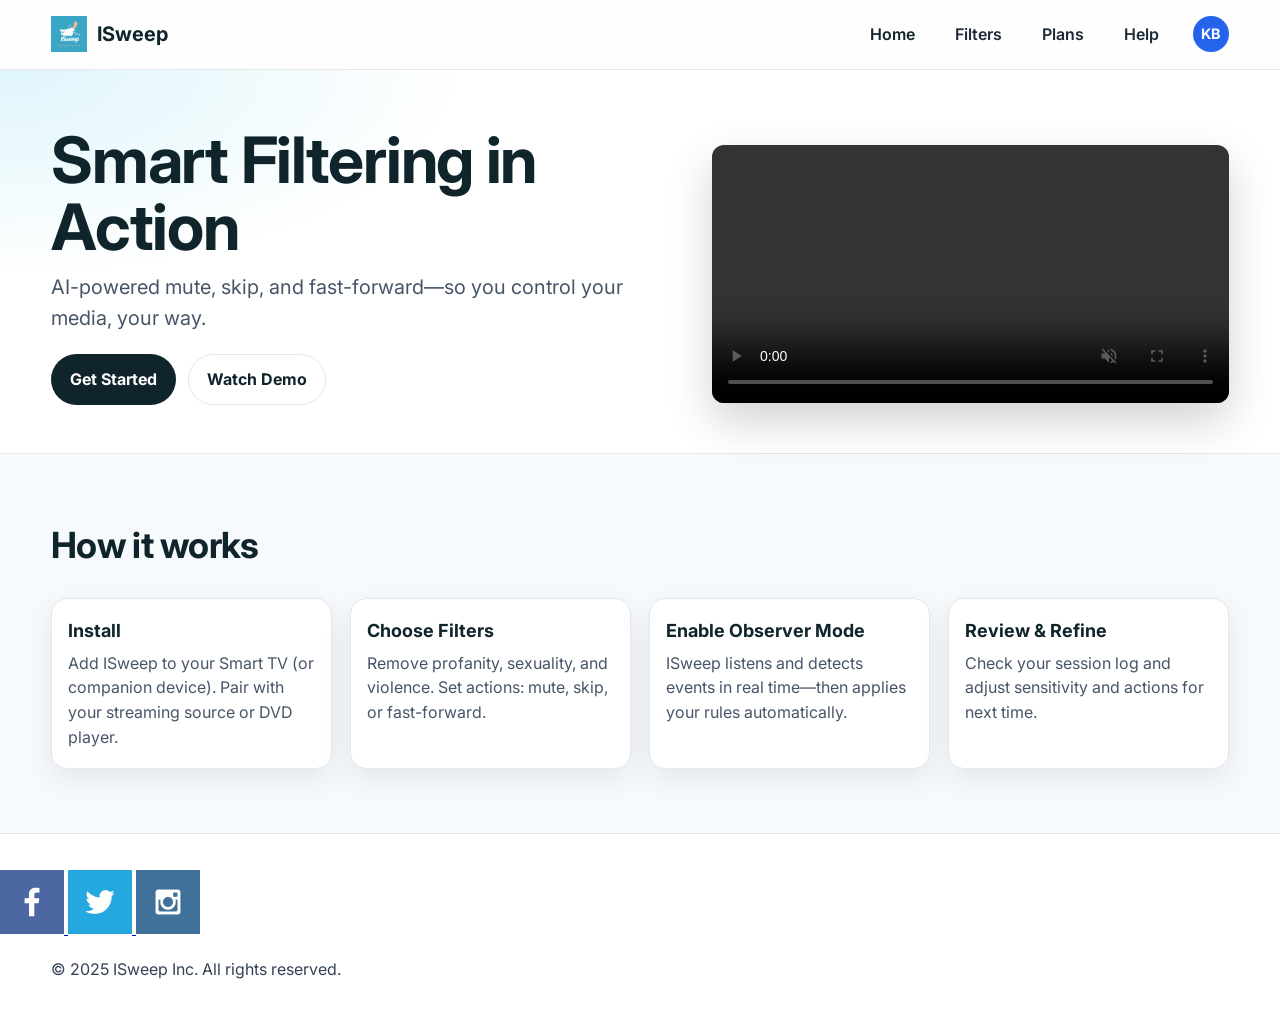
==== commit ae79103e: "update me" ====
--- a/docs/index.html
+++ b/docs/index.html
@@ -23,44 +23,41 @@
         <strong class="brand">ISweep</strong>
       </a>
 
-    <nav class="main-nav">
-      <a href="index.html" class="active">Home</a>
-      <a href="Plans.html">Plans</a>
-      <a href="Settings.html">Settings</a>
-       <a href="Help.html">Help</a>
-    </nav>
+      <nav class="main-nav">
+        <a href="index.html" class="active">Home</a>
+        <a href="Filter.html">Filters</a>
+        <a href="Plans.html">Plans</a>
+        <a href="Help.html">Help</a>
+      </nav>
 
-    <!-- Profile dropdown now holds auth actions and display options since the Account nav link is removed. -->
-    <div class="profile-menu" style="position: relative;"> <!-- This wrapper anchors the dropdown panel to the avatar spot without altering the header grid. -->
-      <details class="user-menu" style="position: relative;"> <!-- This details element provides native open/close behavior so no extra JS is needed for toggling. -->
-        <summary class="user-trigger" style="display: flex; align-items: center; gap: 0.75rem; cursor: pointer; list-style: none;"> <!-- This summary now only shows the avatar so the header stays clean while theme lives inside the dropdown. -->
-          <!-- Removed the standalone theme button so theme controls live inside the KB dropdown for a cleaner header. -->
-          <span class="avatar-chip" data-avatar-chip style="width: 36px; height: 36px; border-radius: 999px; background: #2563eb; color: #fff; display: inline-flex; align-items: center; justify-content: center; font-weight: 700; font-size: 0.9rem;">KB</span> <!-- This avatar chip provides a professional profile handle while keeping the existing palette. -->
-        </summary>
-        <div class="user-menu-panel" style="position: absolute; right: 0; top: calc(100% + 10px); background: #ffffff; border: 1px solid #e5e7eb; border-radius: 12px; box-shadow: 0 12px 30px rgba(0,0,0,0.14); padding: 12px; min-width: 230px; z-index: 30;"> <!-- This panel holds auth links and theme options in one place. -->
-          <button type="button" data-theme-toggle style="display: flex; align-items: center; gap: 8px; width: 100%; text-align: left; padding: 8px 10px; border-radius: 8px; border: 1px solid #e5e7eb; background: #ffffff; margin-bottom: 8px;" aria-live="polite"> <span data-theme-icon>☀️</span><span data-theme-label style="margin-left: 4px;">Theme: Light</span> </button> <!-- This inline row keeps the theme toggle inside the dropdown so users change mode without cluttering the header. -->
-          <div data-auth-signed-out style="display: grid; gap: 6px;"> <!-- This block shows when signed out so users can authenticate. -->
-            <button type="button" data-open-auth="signin" style="display: block; width: 100%; text-align: left; padding: 8px 10px; border-radius: 8px; border: 1px solid #e5e7eb; background: #ffffff;">Sign In</button> <!-- This button opens the modal in sign-in mode for existing users. -->
-            <button type="button" data-open-auth="create" style="display: block; width: 100%; text-align: left; padding: 8px 10px; border-radius: 8px; border: 1px solid #e5e7eb; background: #ffffff;">Create Account</button> <!-- This button opens the modal in create-account mode for new users. -->
+      <div class="profile-menu" style="position: relative;">
+        <details class="user-menu" style="position: relative;">
+          <summary class="user-trigger" style="display: flex; align-items: center; gap: 0.75rem; cursor: pointer; list-style: none;">
+            <span class="avatar-chip" data-avatar-chip style="width: 36px; height: 36px; border-radius: 999px; background: #2563eb; color: #fff; display: inline-flex; align-items: center; justify-content: center; font-weight: 700; font-size: 0.9rem;">KB</span>
+          </summary>
+          <div class="user-menu-panel" style="position: absolute; right: 0; top: calc(100% + 10px); background: #ffffff; border: 1px solid #e5e7eb; border-radius: 12px; box-shadow: 0 12px 30px rgba(0,0,0,0.14); padding: 12px; min-width: 240px; z-index: 30;">
+            <div class="theme-row" style="display: grid; gap: 8px; margin-bottom: 10px;">
+              <button type="button" data-theme-toggle style="display: flex; align-items: center; justify-content: space-between; gap: 8px; width: 100%; text-align: left; padding: 10px 12px; border-radius: 10px; border: 1px solid #e5e7eb; background: #ffffff;" aria-live="polite">
+                <span style="display: inline-flex; align-items: center; gap: 8px;">
+                  <span data-theme-icon>☀️</span>
+                  <span data-theme-label>Theme: Light</span>
+                </span>
+                <span style="color: #94a3b8; font-size: 0.9rem;">Tap to cycle</span>
+              </button>
+              <div class="theme-options" style="display: grid; grid-template-columns: repeat(3, minmax(0, 1fr)); gap: 6px;">
+                <button type="button" data-theme-option="light" style="padding: 8px 6px; border: 1px solid #e5e7eb; border-radius: 8px; background: #fff;">Light</button>
+                <button type="button" data-theme-option="dark" style="padding: 8px 6px; border: 1px solid #e5e7eb; border-radius: 8px; background: #fff;">Dark</button>
+                <button type="button" data-theme-option="system" style="padding: 8px 6px; border: 1px solid #e5e7eb; border-radius: 8px; background: #fff;">System</button>
+              </div>
+            </div>
+            <div class="menu-links" style="display: grid; gap: 8px;">
+              <a href="Account.html" style="display: block; padding: 9px 10px; border-radius: 10px; text-decoration: none; color: inherit; border: 1px solid #e5e7eb;">Account</a>
+              <a href="Settings.html" style="display: block; padding: 9px 10px; border-radius: 10px; text-decoration: none; color: inherit; border: 1px solid #e5e7eb;">Preferences</a>
+              <button type="button" data-logout style="display: block; width: 100%; text-align: left; padding: 9px 10px; border-radius: 10px; border: 1px solid #e5e7eb; background: #ffffff;">Sign Out</button>
+            </div>
           </div>
-          <div data-auth-signed-in style="display: none; margin-top: 6px; gap: 8px;"> <!-- This block shows when signed in to expose account actions. -->
-            <div style="padding: 6px 10px; border-radius: 8px; background: #f8fafc; display: grid; gap: 2px;"> <!-- This sub-block surfaces who is signed in. -->
-              <strong class="account-name">Welcome back</strong> <!-- This name is filled from auth state. -->
-              <span class="account-email" style="font-size: 0.9rem; color: #475569;">Signed in</span> <!-- This email is filled from auth state. -->
-            </div>
-              <button type="button" data-open-auth="account" style="display: block; width: 100%; text-align: left; padding: 8px 10px; border-radius: 8px; border: 1px solid #e5e7eb; background: #ffffff;">Account</button> <!-- This button opens the modal to view account details instead of a separate page. -->
-              <a href="Settings.html" style="display: block; padding: 8px 10px; border-radius: 8px; text-decoration: none; color: inherit;">Preferences</a> <!-- This link routes to Settings to manage preferences. -->
-              <div style="padding: 8px 10px; border-radius: 8px; background: #f8fafc; margin: 6px 0;"> <!-- This block groups display options similar to SaaS dropdowns. -->
-                <p style="margin: 0 0 6px 0; font-weight: 700;">Display</p> <!-- This label clarifies the theme controls. -->
-                <button type="button" data-theme-option="light" style="display: block; width: 100%; text-align: left; padding: 6px 8px; border: 1px solid #e5e7eb; border-radius: 8px; margin-bottom: 6px; background: #ffffff;">Light</button> <!-- This option applies light mode via the shared handler. -->
-                <button type="button" data-theme-option="dark" style="display: block; width: 100%; text-align: left; padding: 6px 8px; border: 1px solid #e5e7eb; border-radius: 8px; margin-bottom: 6px; background: #ffffff;">Dark</button> <!-- This option switches to dark mode while keeping tokens unchanged. -->
-                <button type="button" data-theme-option="system" style="display: block; width: 100%; text-align: left; padding: 6px 8px; border: 1px solid #e5e7eb; border-radius: 8px; background: #ffffff;">System</button> <!-- This option follows the OS preference for theme. -->
-              </div>
-              <button type="button" data-logout style="display: block; width: 100%; text-align: left; padding: 8px 10px; border-radius: 8px; border: 1px solid #e5e7eb; background: #ffffff;">Sign Out</button> <!-- This button clears auth state and refreshes the UI when selected with the updated label. -->
-          </div>
-        </div>
-      </details>
-    </div>
+        </details>
+      </div>
   </header>
 
   <!-- HERO -->
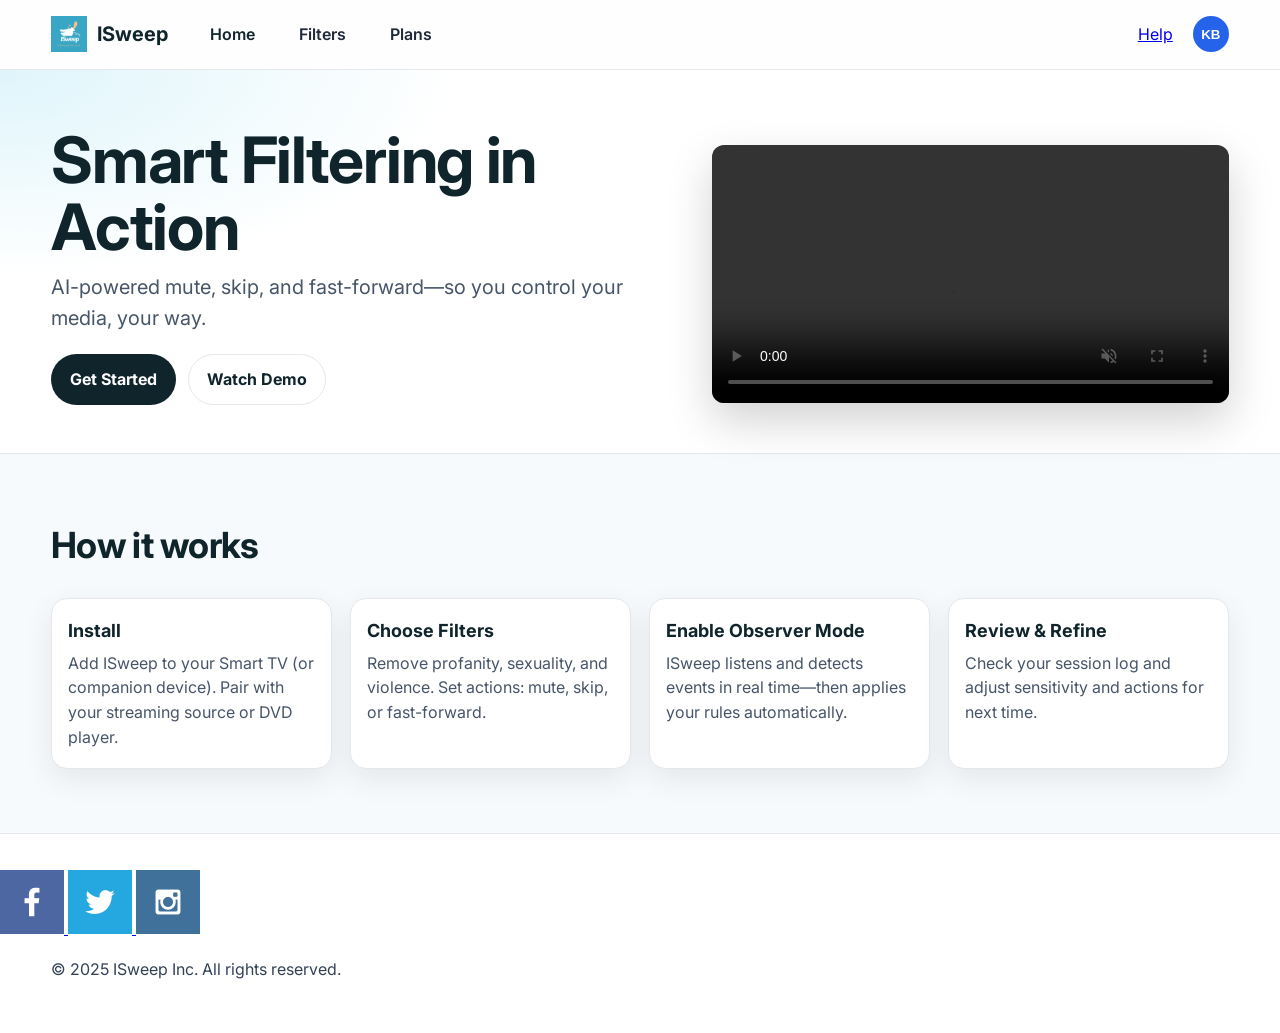
==== commit f3756c7f: "update comp" ====
--- a/docs/index.html
+++ b/docs/index.html
@@ -15,49 +15,42 @@
 </head>
 
 <body>
-  <!-- Header / Nav -->
   <header class="site-header">
     <div class="container header-inner">
-      <a class="logo-box" href="index.html">
-        <img src="images/ISweep.png" alt="ISweep logo" />
-        <strong class="brand">ISweep</strong>
-      </a>
 
-      <nav class="main-nav">
-        <a href="index.html" class="active">Home</a>
-        <a href="Filter.html">Filters</a>
-        <a href="Plans.html">Plans</a>
-        <a href="Help.html">Help</a>
-      </nav>
+      <div class="nav-left">
+        <a class="logo-box" href="index.html">
+          <img src="images/ISweep.png" alt="ISweep logo" />
+          <strong class="brand">ISweep</strong>
+        </a>
 
-      <div class="profile-menu" style="position: relative;">
-        <details class="user-menu" style="position: relative;">
-          <summary class="user-trigger" style="display: flex; align-items: center; gap: 0.75rem; cursor: pointer; list-style: none;">
-            <span class="avatar-chip" data-avatar-chip style="width: 36px; height: 36px; border-radius: 999px; background: #2563eb; color: #fff; display: inline-flex; align-items: center; justify-content: center; font-weight: 700; font-size: 0.9rem;">KB</span>
-          </summary>
-          <div class="user-menu-panel" style="position: absolute; right: 0; top: calc(100% + 10px); background: #ffffff; border: 1px solid #e5e7eb; border-radius: 12px; box-shadow: 0 12px 30px rgba(0,0,0,0.14); padding: 12px; min-width: 240px; z-index: 30;">
-            <div class="theme-row" style="display: grid; gap: 8px; margin-bottom: 10px;">
-              <button type="button" data-theme-toggle style="display: flex; align-items: center; justify-content: space-between; gap: 8px; width: 100%; text-align: left; padding: 10px 12px; border-radius: 10px; border: 1px solid #e5e7eb; background: #ffffff;" aria-live="polite">
-                <span style="display: inline-flex; align-items: center; gap: 8px;">
-                  <span data-theme-icon>☀️</span>
-                  <span data-theme-label>Theme: Light</span>
-                </span>
-                <span style="color: #94a3b8; font-size: 0.9rem;">Tap to cycle</span>
-              </button>
-              <div class="theme-options" style="display: grid; grid-template-columns: repeat(3, minmax(0, 1fr)); gap: 6px;">
-                <button type="button" data-theme-option="light" style="padding: 8px 6px; border: 1px solid #e5e7eb; border-radius: 8px; background: #fff;">Light</button>
-                <button type="button" data-theme-option="dark" style="padding: 8px 6px; border: 1px solid #e5e7eb; border-radius: 8px; background: #fff;">Dark</button>
-                <button type="button" data-theme-option="system" style="padding: 8px 6px; border: 1px solid #e5e7eb; border-radius: 8px; background: #fff;">System</button>
-              </div>
+        <nav class="main-nav-left">
+          <a href="index.html" class="active">Home</a>
+          <a href="Filter.html">Filters</a>
+          <a href="Plans.html">Plans</a>
+        </nav>
+      </div>
+
+      <div class="nav-right">
+        <a href="Help.html" class="help-link">Help</a>
+
+        <div class="kb-wrapper">
+          <button id="kbToggle" class="kb-avatar">KB</button>
+
+          <div id="kbDropdown" class="kb-dropdown hidden">
+            <div class="dropdown-section">
+              <button id="themeToggleDropdown">Toggle Theme</button>
             </div>
-            <div class="menu-links" style="display: grid; gap: 8px;">
-              <a href="Account.html" style="display: block; padding: 9px 10px; border-radius: 10px; text-decoration: none; color: inherit; border: 1px solid #e5e7eb;">Account</a>
-              <a href="Settings.html" style="display: block; padding: 9px 10px; border-radius: 10px; text-decoration: none; color: inherit; border: 1px solid #e5e7eb;">Preferences</a>
-              <button type="button" data-logout style="display: block; width: 100%; text-align: left; padding: 9px 10px; border-radius: 10px; border: 1px solid #e5e7eb; background: #ffffff;">Sign Out</button>
+            <div class="dropdown-section">
+              <a href="Account.html">Account</a>
+              <a href="Settings.html">Settings</a>
+              <button id="signOutBtn" data-logout>Sign Out</button>
             </div>
           </div>
-        </details>
+        </div>
       </div>
+
+    </div>
   </header>
 
   <!-- HERO -->
--- a/docs/styles/site-plan.css
+++ b/docs/styles/site-plan.css
@@ -69,17 +69,22 @@
 .header-inner{
   display:flex; align-items:center; gap:24px;
   padding:14px 0;
-}
+  justify-content: space-between;
+}
+.nav-left{display:flex; align-items:center; gap:2rem;}
+.main-nav-left{display:flex; gap:1.5rem;}
+.nav-right{display:flex; align-items:center; gap:1.25rem;}
 .logo-box{display:flex; align-items:center; gap:10px; text-decoration:none}
 .logo-box img{height:36px; width:auto}
 .logo-box .brand{font-size:20px; color:var(--brand-2)}
 .main-nav{margin-left:auto; display:flex; gap:20px}
-.main-nav a{
+.main-nav a,
+.main-nav-left a{
   text-decoration:none; color:#1f2937; font-weight:600;
   padding:8px 10px; border-radius:10px;
 }
-.main-nav a:hover{background:#eef2f7}
-.main-nav a.active{color:var(--brand-2)}
+.main-nav a:hover,.main-nav-left a:hover{background:#eef2f7}
+.main-nav a.active,.main-nav-left a.active{color:var(--brand-2)}
 
 .dark .main-nav a {
   color: var(--text);
@@ -180,6 +185,31 @@
 body.dark .btn-ghost{background:transparent; color:#c7f4ff; border-color:#334155}
 body.dark .section.alt{background:#0a1020}
 body.dark .step-card{background:#0f172a; border-color:#1f2937}
+
+/* KB dropdown */
+.kb-wrapper{position:relative;}
+.kb-avatar{
+  width:36px; height:36px; border-radius:999px;
+  background:#2563eb; color:#fff; border:none;
+  display:inline-flex; align-items:center; justify-content:center;
+  font-weight:700; cursor:pointer;
+}
+.kb-dropdown{
+  position:absolute; right:0; top:calc(100% + 10px);
+  background:#ffffff; border:1px solid #e5e7eb; border-radius:12px;
+  box-shadow:0 12px 30px rgba(0,0,0,0.14);
+  padding:12px; min-width:220px; z-index:40;
+}
+.kb-dropdown .dropdown-section{display:grid; gap:8px; margin-bottom:10px;}
+.kb-dropdown .dropdown-section:last-child{margin-bottom:0;}
+.kb-dropdown a,
+.kb-dropdown button{
+  display:block; width:100%; text-align:left;
+  padding:9px 10px; border-radius:10px;
+  border:1px solid #e5e7eb; background:#ffffff;
+  text-decoration:none; color:inherit; cursor:pointer;
+}
+.hidden{display:none !important;}
 
 /* ---- Responsive ---- */
 @media (max-width: 980px){
@@ -238,6 +268,433 @@
   max-width: 1100px;        /* keeps content from stretching too wide */
   margin: 2rem auto 3rem;   /* centers the content and adds space on top/bottom */
   padding: 0 1.5rem;        /* small left/right padding so text doesn’t hug the edge */
+}
+
+/* ================================
+   Filters Page
+   ================================ */
+.filters-page {
+  padding: 48px 0 72px;
+  display: grid;
+  gap: 18px;
+}
+
+.filters-hero {
+  display: grid;
+  grid-template-columns: 1fr auto;
+  gap: 12px;
+  align-items: center;
+  background: var(--card);
+  border: 1px solid var(--border);
+  border-radius: var(--radius);
+  box-shadow: var(--shadow);
+  padding: 20px 22px;
+}
+
+.filters-hero h1 {
+  margin: 4px 0;
+  font-size: clamp(26px, 4vw, 34px);
+  color: var(--brand-2);
+}
+
+.filters-hero .subtitle {
+  margin: 0;
+  color: var(--muted);
+}
+
+.eyebrow {
+  margin: 0;
+  font-size: 0.9rem;
+  letter-spacing: 0.08em;
+  text-transform: uppercase;
+  color: var(--muted);
+}
+
+.filter-tiles {
+  display: grid;
+  grid-template-columns: repeat(auto-fit, minmax(160px, 1fr));
+  gap: 12px;
+}
+
+.filter-tile {
+  position: relative;
+  display: grid;
+  gap: 6px;
+  padding: 18px 16px 14px;
+  border-radius: 16px;
+  border: 1px solid rgba(255,255,255,0.4);
+  color: #f8fafc;
+  box-shadow: 0 16px 36px rgba(16,37,43,0.22);
+  text-align: left;
+  cursor: pointer;
+  transition: border-color 0.2s ease, box-shadow 0.2s ease, transform 0.1s ease, filter 0.15s ease;
+}
+
+.filter-tile:hover {
+  transform: translateY(-2px);
+  box-shadow: 0 18px 30px rgba(16,37,43,0.26);
+}
+
+.filter-tile .tile-top {
+  display: flex;
+  align-items: center;
+  justify-content: space-between;
+}
+
+.filter-tile .tile-icon {
+  font-size: 1.4rem;
+}
+
+.filter-tile .tile-label {
+  font-weight: 700;
+  color: #fff;
+  margin: 0;
+}
+
+.tile-selected {
+  border-color: rgba(255,255,255,0.8);
+  box-shadow: 0 20px 40px rgba(16,37,43,0.32);
+  filter: saturate(1.05);
+}
+
+.tile-check {
+  position: absolute;
+  top: 10px;
+  right: 10px;
+  width: 16px;
+  height: 16px;
+  border-radius: 999px;
+  background: #22c55e;
+  box-shadow: 0 0 0 4px rgba(255,255,255,0.22);
+}
+
+.enabled-dot {
+  width: 10px;
+  height: 10px;
+  border-radius: 999px;
+  background: #e2e8f0;
+  display: inline-block;
+  transition: background 0.2s ease;
+}
+
+.enabled-dot.enabled-on {
+  background: #22c55e;
+}
+
+.filters-grid {
+  display: grid;
+  grid-template-columns: 1.2fr 0.8fr;
+  gap: 18px;
+  align-items: start;
+}
+
+.category-card,
+.filters-aside .card {
+  background: var(--card);
+  border: 1px solid var(--border);
+  border-radius: var(--radius);
+  box-shadow: var(--shadow);
+  padding: 18px;
+}
+
+.category-header {
+  display: flex;
+  align-items: center;
+  justify-content: space-between;
+  gap: 12px;
+}
+
+.category-header h2 {
+  margin: 0;
+}
+
+.toggle-row {
+  display: inline-flex;
+  align-items: center;
+  gap: 8px;
+  background: #f1f5f9;
+  padding: 6px 10px;
+  border-radius: 999px;
+  border: 1px solid #e2e8f0;
+}
+
+.switch {
+  appearance: none;
+  width: 42px;
+  height: 22px;
+  background: #cbd5e1;
+  border-radius: 999px;
+  position: relative;
+  cursor: pointer;
+  transition: background 0.2s ease;
+}
+
+.switch::after {
+  content: '';
+  position: absolute;
+  top: 3px;
+  left: 3px;
+  width: 16px;
+  height: 16px;
+  background: #fff;
+  border-radius: 50%;
+  box-shadow: 0 2px 6px rgba(15,23,42,0.15);
+  transition: transform 0.2s ease;
+}
+
+.switch:checked {
+  background: #22c55e;
+}
+
+.switch:checked::after {
+  transform: translateX(20px);
+}
+
+.subcategory-list {
+  margin: 14px 0;
+  display: grid;
+  gap: 10px;
+}
+
+.sub-row {
+  display: grid;
+  grid-template-columns: 1fr auto;
+  align-items: center;
+  padding: 10px;
+  border: 1px solid var(--border);
+  border-radius: 12px;
+  background: rgba(255,255,255,0.85);
+}
+
+.dark .sub-row {
+  background: rgba(15,23,42,0.4);
+}
+
+.sub-row-left {
+  display: flex;
+  align-items: center;
+  gap: 10px;
+  font-weight: 600;
+  color: var(--text);
+}
+
+.sub-row-left input {
+  accent-color: var(--brand-2);
+}
+
+.sub-row-right {
+  display: flex;
+  align-items: center;
+  gap: 8px;
+  color: var(--muted);
+}
+
+.count-badge {
+  padding: 4px 8px;
+  border-radius: 999px;
+  border: 1px solid var(--border);
+  font-size: 0.85rem;
+}
+
+.chevron {
+  font-size: 1rem;
+}
+
+.custom-words {
+  display: grid;
+  gap: 10px;
+  margin: 10px 0 6px;
+}
+
+.custom-words .input-row {
+  display: grid;
+  grid-template-columns: 1fr auto;
+  gap: 8px;
+}
+
+.custom-words input {
+  padding: 10px;
+  border: 1px solid var(--border);
+  border-radius: 10px;
+}
+
+.word-chip {
+  display: inline-flex;
+  align-items: center;
+  gap: 6px;
+  padding: 6px 10px;
+  background: #e2e8f0;
+  border-radius: 999px;
+  margin: 4px 6px 0 0;
+  color: #0f172a;
+  border: 1px solid var(--border);
+}
+
+.dark .word-chip {
+  background: #1f2937;
+  color: var(--text);
+}
+
+.chip-remove {
+  border: none;
+  background: transparent;
+  cursor: pointer;
+  font-size: 1rem;
+  line-height: 1;
+}
+
+.empty-hint {
+  margin: 0;
+  color: var(--muted);
+}
+
+.action-grid {
+  display: grid;
+  grid-template-columns: 1.1fr 0.9fr;
+  gap: 12px;
+  align-items: center;
+}
+
+.action-grid select,
+.action-grid input[type="number"] {
+  width: 100%;
+  padding: 10px;
+  border: 1px solid var(--border);
+  border-radius: 10px;
+}
+
+.sensitivity {
+  display: grid;
+  gap: 6px;
+}
+
+.sensitivity .range-row {
+  display: flex;
+  align-items: center;
+  gap: 12px;
+}
+
+.sensitivity input[type="range"] {
+  flex: 1;
+  accent-color: #2563eb;
+}
+
+.filters-actions {
+  display: flex;
+  justify-content: flex-end;
+  gap: 10px;
+  margin-top: 12px;
+}
+
+.filters-actions button {
+  padding: 10px 14px;
+  border-radius: 10px;
+  border: 1px solid var(--border);
+  background: #f8fafc;
+  cursor: pointer;
+}
+
+.filters-actions .primary {
+  background: linear-gradient(135deg, #2563eb, #1d4ed8);
+  color: #fff;
+  border-color: #1d4ed8;
+}
+.filters-actions .ghost {
+  background: #e5e7eb;
+}
+
+.filters-aside {
+  display: grid;
+  gap: 12px;
+}
+
+.activity-meta {
+  display: grid;
+  gap: 6px;
+  margin: 10px 0 0;
+  color: var(--muted);
+}
+
+.preset-buttons {
+  display: grid;
+  gap: 8px;
+}
+
+.preset-buttons button {
+  padding: 10px 12px;
+  border-radius: 10px;
+  border: 1px solid var(--border);
+  background: #fff;
+  cursor: pointer;
+}
+
+.pill {
+  padding: 4px 10px;
+  border-radius: 999px;
+  border: 1px solid var(--border);
+  background: #eef2f7;
+  font-size: 0.9rem;
+}
+
+.pill.muted {
+  color: var(--muted);
+}
+
+.pill-btn {
+  padding: 10px 12px;
+  border-radius: 10px;
+  border: 1px solid var(--border);
+  background: #f8fafc;
+  cursor: pointer;
+}
+
+.link-btn {
+  display: inline-flex;
+  align-items: center;
+  gap: 8px;
+  background: transparent;
+  border: none;
+  color: #2563eb;
+  font-weight: 700;
+  cursor: pointer;
+}
+
+.link-btn .plus {
+  font-weight: 900;
+}
+
+.duration-row {
+  display: grid;
+  grid-template-columns: 1fr auto;
+  gap: 8px;
+  align-items: center;
+}
+
+.duration-row .suffix {
+  color: var(--muted);
+  font-weight: 600;
+}
+
+.muted {
+  color: var(--muted);
+}
+
+.dark .preset-buttons button {
+  background: var(--card);
+}
+
+@media (max-width: 980px) {
+  .filters-hero {
+    grid-template-columns: 1fr;
+  }
+
+  .filters-grid {
+    grid-template-columns: 1fr;
+  }
+
+  .action-grid {
+    grid-template-columns: 1fr;
+  }
 }
 
 /* Big page title: "My Account" */
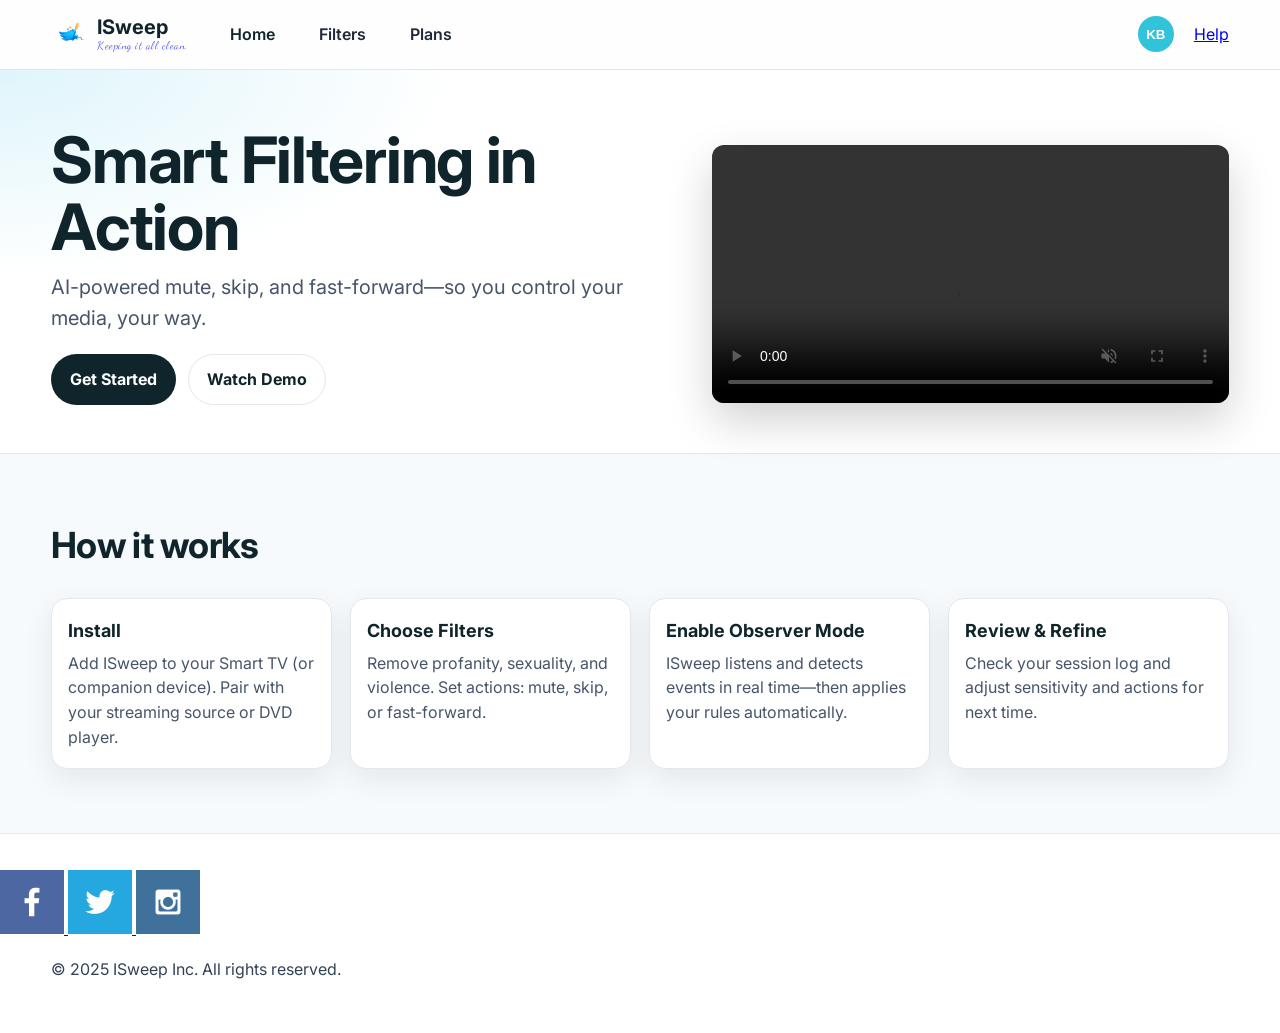
==== commit a01e30ed: "update logo" ====
--- a/docs/index.html
+++ b/docs/index.html
@@ -12,6 +12,7 @@
   <link rel="preconnect" href="https://fonts.googleapis.com">
   <link rel="preconnect" href="https://fonts.gstatic.com" crossorigin>
   <link href="https://fonts.googleapis.com/css2?family=Inter:wght@400;600;700;800&display=swap" rel="stylesheet">
+  <link href="https://fonts.googleapis.com/css2?family=Dancing+Script:wght@400;500&display=swap" rel="stylesheet">
 </head>
 
 <body>
@@ -21,7 +22,10 @@
       <div class="nav-left">
         <a class="logo-box" href="index.html">
           <img src="images/ISweep.png" alt="ISweep logo" />
-          <strong class="brand">ISweep</strong>
+          <div class="logo-block">
+            <h1 class="site-title">ISweep</h1>
+            <span class="tagline">Keeping it all clean.</span>
+          </div>
         </a>
 
         <nav class="main-nav-left">
--- a/docs/styles/site-plan.css
+++ b/docs/styles/site-plan.css
@@ -74,9 +74,16 @@
 .nav-left{display:flex; align-items:center; gap:2rem;}
 .main-nav-left{display:flex; gap:1.5rem;}
 .nav-right{display:flex; align-items:center; gap:1.25rem;}
+
+/* Ensure KB appears before Help (Help on the RIGHT of KB) */
+.nav-right .kb-wrapper { order: 1; }
+.nav-right .help-link  { order: 2; }
 .logo-box{display:flex; align-items:center; gap:10px; text-decoration:none}
 .logo-box img{height:36px; width:auto}
-.logo-box .brand{font-size:20px; color:var(--brand-2)}
+/* Stack product name with cursive tagline while keeping original spacing */
+.logo-block{display:flex; flex-direction:column; line-height:1;}
+.logo-block .site-title{margin:0; font-size:20px; color:var(--brand-2);}
+.logo-block .tagline{font-family:'Dancing Script', cursive; font-size:0.7rem; margin-top:3px; opacity:0.65; letter-spacing:0.5px;}
 .main-nav{margin-left:auto; display:flex; gap:20px}
 .main-nav a,
 .main-nav-left a{
@@ -138,7 +145,7 @@
 
 /* Hero visual */
 .hero-visual img{
-  width:100%; height:auto; border-radius:var(--radius);
+    background: #30C3D9;
   box-shadow: var(--shadow);
   background:#fff; object-fit:cover;
 }
@@ -150,7 +157,7 @@
 }
 .icon-strip img{
   width:64px; height:64px; object-fit:contain; display:block;
-  filter: drop-shadow(0 1px 0 rgba(0,0,0,.04));
+    background: #30C3D9;
 }
 
 /* ---- Steps (cards) ---- */
@@ -190,7 +197,7 @@
 .kb-wrapper{position:relative;}
 .kb-avatar{
   width:36px; height:36px; border-radius:999px;
-  background:#2563eb; color:#fff; border:none;
+  background:#30C3D9; color:#fff; border:none;
   display:inline-flex; align-items:center; justify-content:center;
   font-weight:700; cursor:pointer;
 }
@@ -207,7 +214,6 @@
   display:block; width:100%; text-align:left;
   padding:9px 10px; border-radius:10px;
   border:1px solid #e5e7eb; background:#ffffff;
-  text-decoration:none; color:inherit; cursor:pointer;
 }
 .hidden{display:none !important;}
 
@@ -318,8 +324,8 @@
 
 .filter-tile {
   position: relative;
-  display: grid;
-  gap: 6px;
+    flex: 1;
+    accent-color: #30C3D9;
   padding: 18px 16px 14px;
   border-radius: 16px;
   border: 1px solid rgba(255,255,255,0.4);
@@ -335,7 +341,7 @@
   box-shadow: 0 18px 30px rgba(16,37,43,0.26);
 }
 
-.filter-tile .tile-top {
+    background: linear-gradient(135deg, #30C3D9, #22A9C2);
   display: flex;
   align-items: center;
   justify-content: space-between;
@@ -364,7 +370,7 @@
   width: 16px;
   height: 16px;
   border-radius: 999px;
-  background: #22c55e;
+  background: #14B8A6;
   box-shadow: 0 0 0 4px rgba(255,255,255,0.22);
 }
 
@@ -378,7 +384,7 @@
 }
 
 .enabled-dot.enabled-on {
-  background: #22c55e;
+  background: #14B8A6;
 }
 
 .filters-grid {
@@ -386,7 +392,6 @@
   grid-template-columns: 1.2fr 0.8fr;
   gap: 18px;
   align-items: start;
-}
 
 .category-card,
 .filters-aside .card {
@@ -443,7 +448,7 @@
 }
 
 .switch:checked {
-  background: #22c55e;
+  background: #14B8A6;
 }
 
 .switch:checked::after {
@@ -807,12 +812,12 @@
 
 /* Dark mode button colors (keep them readable on dark bg) */
 .dark .account-page .card button {
-  background-color: #22c55e;      /* bright green button in dark mode */
-  color: #022c22;
+  background-color: #14B8A6;      /* teal button in dark mode */
+  color: #042f2e;
 }
 
 .dark .account-page .card button:hover {
-  background-color: #16a34a;
+  background-color: #0D9488;
 }
 
 /* ---------- MOBILE RESPONSIVE ADJUSTMENTS ---------- */
